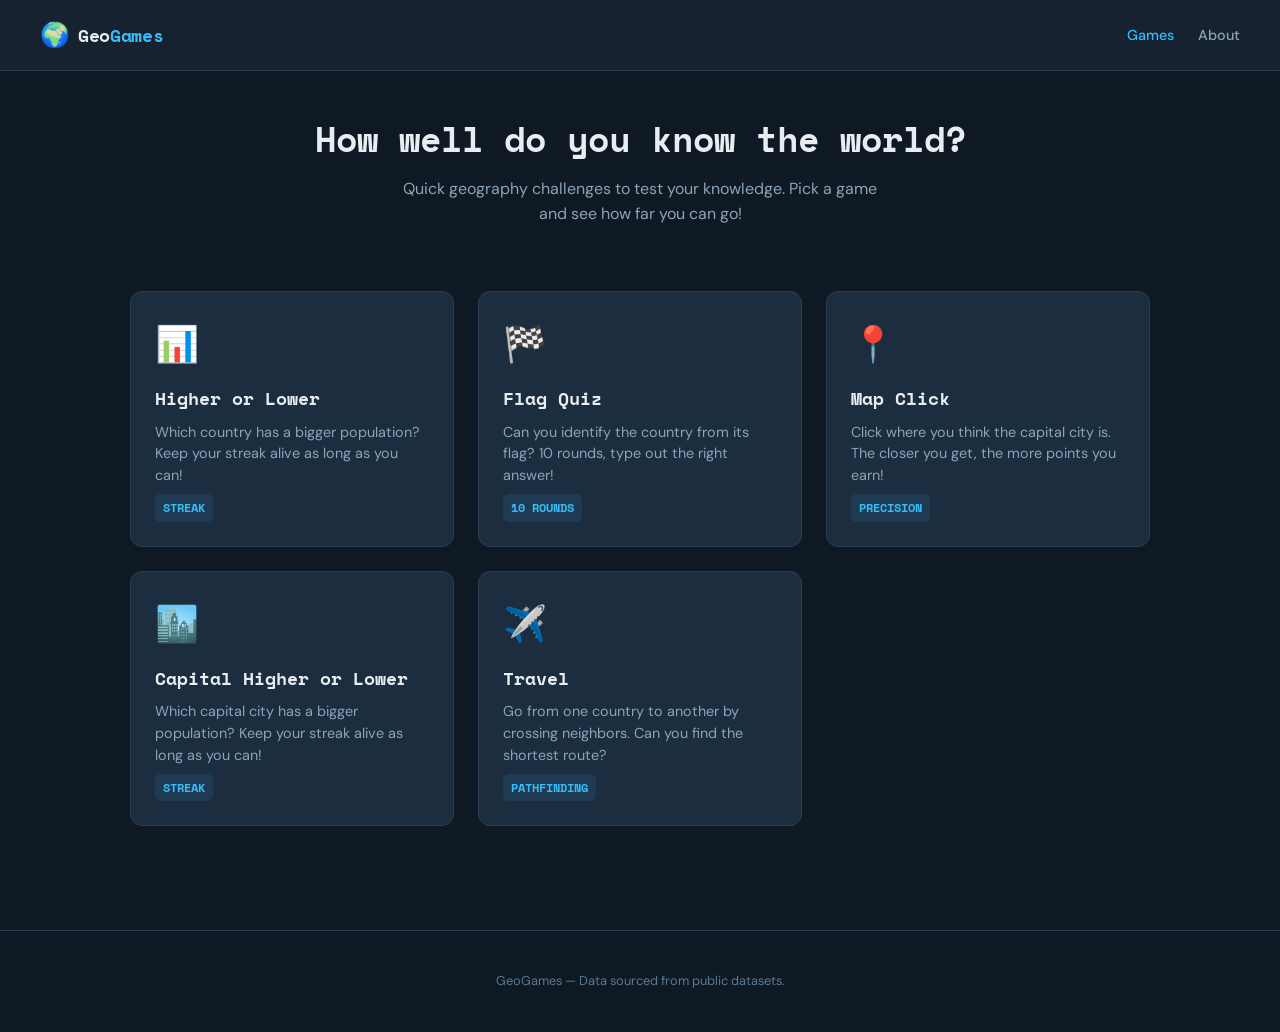
==== index.html @ bfc6ba6e "overhaul of seo stuff" ====
<!DOCTYPE html>
<html lang="en">
<head>
  <meta charset="UTF-8">
  <meta name="viewport" content="width=device-width, initial-scale=1.0">
  <title>GeoGames — Free Geography Quiz Games</title>
  <meta name="description" content="Play free geography quiz games and test your knowledge of world capitals, flags, and populations. New challenges every time.">
  <link rel="canonical" href="https://BASE_URL/">

  <!-- Open Graph -->
  <meta property="og:type" content="website">
  <meta property="og:url" content="https://BASE_URL/">
  <meta property="og:title" content="GeoGames — Free Geography Quiz Games">
  <meta property="og:description" content="Play free geography quiz games and test your knowledge of world capitals, flags, and populations. New challenges every time.">
  <meta property="og:image" content="https://BASE_URL/assets/images/og-hub.png">

  <!-- Twitter Card -->
  <meta name="twitter:card" content="summary_large_image">
  <meta name="twitter:title" content="GeoGames — Free Geography Quiz Games">
  <meta name="twitter:description" content="Play free geography quiz games and test your knowledge of world capitals, flags, and populations. New challenges every time.">
  <meta name="twitter:image" content="https://BASE_URL/assets/images/og-hub.png">

  <link rel="stylesheet" href="/css/global.css">

  <script type="application/ld+json">
  {
    "@context": "https://schema.org",
    "@type": "WebSite",
    "name": "GeoGames",
    "url": "https://BASE_URL/",
    "description": "Play free geography quiz games and test your knowledge of world capitals, flags, and populations."
  }
  </script>
</head>
<body>

  <header class="site-header">
    <a href="/" class="site-logo">
      <span class="logo-icon">🌍</span>
      <span class="logo-text">Geo<span>Games</span></span>
    </a>
    <nav>
      <ul class="site-nav">
        <li><a href="/" class="active">Games</a></li>
        <li><a href="#about">About</a></li>
      </ul>
    </nav>
  </header>

  <main class="container">
    <section style="text-align:center; margin-bottom: var(--space-2xl);">
      <h1 style="font-family: var(--font-mono); font-size: 2.2rem; margin-bottom: var(--space-sm);">
        How well do you know the world?
      </h1>
      <p style="color: var(--text-secondary); max-width: 500px; margin: 0 auto;">
        Quick geography challenges to test your knowledge. Pick a game and see how far you can go!
      </p>
    </section>

    <section class="game-grid">

      <!-- Higher or Lower: Population -->
      <a href="/games/higher-lower/" class="game-card">
        <div class="card-emoji">📊</div>
        <div class="card-title">Higher or Lower</div>
        <div class="card-desc">Which country has a bigger population? Keep your streak alive as long as you can!</div>
        <div class="card-tag">STREAK</div>
      </a>

      <!-- Flag Quiz -->
      <a href="/games/flag-quiz/" class="game-card">
        <div class="card-emoji">🏁</div>
        <div class="card-title">Flag Quiz</div>
        <div class="card-desc">Can you identify the country from its flag? 10 rounds, type out the right answer!</div>
        <div class="card-tag">10 ROUNDS</div>
      </a>

      <!-- Map Click -->
      <a href="/games/map-click/" class="game-card">
        <div class="card-emoji">📍</div>
        <div class="card-title">Map Click</div>
        <div class="card-desc">Click where you think the capital city is. The closer you get, the more points you earn!</div>
        <div class="card-tag">PRECISION</div>
      </a>

      <!-- Capital Higher or Lower -->
      <a href="/games/capital-higher-lower/" class="game-card">
        <div class="card-emoji">🏙️</div>
        <div class="card-title">Capital Higher or Lower</div>
        <div class="card-desc">Which capital city has a bigger population? Keep your streak alive as long as you can!</div>
        <div class="card-tag">STREAK</div>
      </a>

      <!-- Travel -->
      <a href="/games/travel/" class="game-card">
        <div class="card-emoji">✈️</div>
        <div class="card-title">Travel</div>
        <div class="card-desc">Go from one country to another by crossing neighbors. Can you find the shortest route?</div>
        <div class="card-tag">PATHFINDING</div>
      </a>

      <!-- Add more game cards here as you build them -->
      <!--
      <a href="/games/distance-guess/" class="game-card">
        <div class="card-emoji">✈️</div>
        <div class="card-title">Distance Guess</div>
        <div class="card-desc">How far apart are these two cities? Estimate the distance in kilometers.</div>
        <div class="card-tag">ESTIMATION</div>
      </a>
      -->

    </section>
  </main>

  <footer class="site-footer">
    <p>GeoGames — Data sourced from public datasets.</p>
  </footer>

</body>
</html>
---- css/global.css ----
/* ============================================
   GeoGames — Global Styles
   ============================================ */

@import url('https://fonts.googleapis.com/css2?family=DM+Sans:ital,wght@0,400;0,500;0,700&family=Space+Mono:wght@400;700&display=swap');

:root {
  /* Color palette — earthy/cartographic */
  --bg-primary: #0f1923;
  --bg-secondary: #162230;
  --bg-card: #1c2d3f;
  --bg-card-hover: #243a50;
  --accent: #38bdf8;
  --accent-warm: #f59e0b;
  --accent-green: #34d399;
  --accent-red: #f87171;
  --text-primary: #e8edf2;
  --text-secondary: #8da3b8;
  --text-muted: #5a7a94;
  --border: #2a3f54;
  --shadow: rgba(0, 0, 0, 0.3);

  /* Typography */
  --font-body: 'DM Sans', sans-serif;
  --font-mono: 'Space Mono', monospace;

  /* Spacing */
  --space-xs: 0.25rem;
  --space-sm: 0.5rem;
  --space-md: 1rem;
  --space-lg: 1.5rem;
  --space-xl: 2.5rem;
  --space-2xl: 4rem;

  /* Borders */
  --radius-sm: 6px;
  --radius-md: 12px;
  --radius-lg: 20px;
}

/* Reset */
*, *::before, *::after {
  box-sizing: border-box;
  margin: 0;
  padding: 0;
}

body {
  font-family: var(--font-body);
  background: var(--bg-primary);
  color: var(--text-primary);
  line-height: 1.6;
  min-height: 100vh;
  -webkit-font-smoothing: antialiased;
}

/* ---- Site header ---- */
.site-header {
  display: flex;
  align-items: center;
  justify-content: space-between;
  padding: var(--space-md) var(--space-xl);
  border-bottom: 1px solid var(--border);
  background: var(--bg-secondary);
  position: sticky;
  top: 0;
  z-index: 100;
}

.site-logo {
  display: flex;
  align-items: center;
  gap: var(--space-sm);
  text-decoration: none;
  color: var(--text-primary);
}

.site-logo .logo-icon {
  font-size: 1.5rem;
}

.site-logo .logo-text {
  font-family: var(--font-mono);
  font-weight: 700;
  font-size: 1.1rem;
  letter-spacing: -0.02em;
}

.site-logo .logo-text span {
  color: var(--accent);
}

.site-nav {
  display: flex;
  gap: var(--space-lg);
  list-style: none;
}

.site-nav a {
  color: var(--text-secondary);
  text-decoration: none;
  font-size: 0.9rem;
  font-weight: 500;
  transition: color 0.2s;
}

.site-nav a:hover,
.site-nav a.active {
  color: var(--accent);
}

/* ---- Main container ---- */
.container {
  max-width: 1100px;
  margin: 0 auto;
  padding: var(--space-xl);
}

/* ---- Game card grid (hub page) ---- */
.game-grid {
  display: grid;
  grid-template-columns: repeat(auto-fill, minmax(300px, 1fr));
  gap: var(--space-lg);
}

.game-card {
  background: var(--bg-card);
  border: 1px solid var(--border);
  border-radius: var(--radius-md);
  padding: var(--space-lg);
  text-decoration: none;
  color: var(--text-primary);
  transition: transform 0.2s, background 0.2s, border-color 0.2s;
  display: flex;
  flex-direction: column;
  gap: var(--space-sm);
}

.game-card:hover {
  transform: translateY(-4px);
  background: var(--bg-card-hover);
  border-color: var(--accent);
}

.game-card .card-emoji {
  font-size: 2.2rem;
  margin-bottom: var(--space-xs);
}

.game-card .card-title {
  font-family: var(--font-mono);
  font-weight: 700;
  font-size: 1.15rem;
}

.game-card .card-desc {
  color: var(--text-secondary);
  font-size: 0.9rem;
  line-height: 1.5;
}

.game-card .card-tag {
  display: inline-block;
  margin-top: auto;
  padding: var(--space-xs) var(--space-sm);
  background: rgba(56, 189, 248, 0.1);
  color: var(--accent);
  border-radius: var(--radius-sm);
  font-family: var(--font-mono);
  font-size: 0.75rem;
  font-weight: 700;
  width: fit-content;
}

/* ---- Shared game UI elements ---- */
.game-container {
  max-width: 700px;
  margin: 0 auto;
  padding: var(--space-xl) var(--space-md);
}

.game-title {
  font-family: var(--font-mono);
  font-size: 1.6rem;
  font-weight: 700;
  margin-bottom: var(--space-xs);
}

.game-subtitle {
  color: var(--text-secondary);
  font-size: 0.95rem;
  margin-bottom: var(--space-xl);
}

.score-bar {
  display: flex;
  align-items: center;
  justify-content: space-between;
  background: var(--bg-secondary);
  border: 1px solid var(--border);
  border-radius: var(--radius-md);
  padding: var(--space-md) var(--space-lg);
  margin-bottom: var(--space-lg);
  font-family: var(--font-mono);
}

.score-bar .label {
  color: var(--text-secondary);
  font-size: 0.8rem;
  text-transform: uppercase;
  letter-spacing: 0.05em;
}

.score-bar .value {
  font-size: 1.3rem;
  font-weight: 700;
}

.score-bar .value.correct { color: var(--accent-green); }
.score-bar .value.wrong { color: var(--accent-red); }
.score-bar .value.streak { color: var(--accent-warm); }

/* Buttons */
.btn {
  display: inline-flex;
  align-items: center;
  justify-content: center;
  gap: var(--space-sm);
  padding: var(--space-md) var(--space-lg);
  border: none;
  border-radius: var(--radius-sm);
  font-family: var(--font-body);
  font-size: 1rem;
  font-weight: 600;
  cursor: pointer;
  transition: background 0.2s, transform 0.1s;
}

.btn:active { transform: scale(0.97); }

.btn-primary {
  background: var(--accent);
  color: var(--bg-primary);
}

.btn-primary:hover { background: #5dcbfc; }

.btn-higher {
  background: var(--accent-green);
  color: var(--bg-primary);
}

.btn-lower {
  background: var(--accent-red);
  color: var(--bg-primary);
}

.btn-outline {
  background: transparent;
  border: 1px solid var(--border);
  color: var(--text-primary);
}

.btn-outline:hover {
  border-color: var(--accent);
  color: var(--accent);
}

/* Country display card */
.country-display {
  background: var(--bg-card);
  border: 1px solid var(--border);
  border-radius: var(--radius-md);
  padding: var(--space-xl);
  text-align: center;
}

.country-display .flag {
  margin-bottom: var(--space-md);
  min-height: 54px;
  display: flex;
  align-items: center;
  justify-content: center;
}

.flag-img {
  width: 80px;
  height: auto;
  border-radius: 4px;
  box-shadow: 0 2px 6px rgba(0,0,0,0.4);
}

.country-display .country-name {
  font-family: var(--font-mono);
  font-size: 1.4rem;
  font-weight: 700;
  margin-bottom: var(--space-xs);
}

.country-display .country-stat {
  font-size: 2rem;
  font-weight: 700;
  color: var(--accent-warm);
  font-family: var(--font-mono);
}

.country-display .stat-label {
  color: var(--text-muted);
  font-size: 0.85rem;
  text-transform: uppercase;
  letter-spacing: 0.05em;
}

/* Result flash */
.result-flash {
  position: fixed;
  top: 50%;
  left: 50%;
  transform: translate(-50%, -50%) scale(0);
  font-family: var(--font-mono);
  font-size: 3rem;
  font-weight: 700;
  pointer-events: none;
  z-index: 200;
  animation: flashIn 0.6s ease forwards;
}

.result-flash.correct { color: var(--accent-green); }
.result-flash.wrong { color: var(--accent-red); }

@keyframes flashIn {
  0% { transform: translate(-50%, -50%) scale(0); opacity: 0; }
  50% { transform: translate(-50%, -50%) scale(1.2); opacity: 1; }
  100% { transform: translate(-50%, -50%) scale(1); opacity: 0; }
}

/* Game over overlay */
.game-over {
  text-align: center;
  padding: var(--space-2xl) var(--space-lg);
}

.game-over .final-score {
  font-family: var(--font-mono);
  font-size: 4rem;
  font-weight: 700;
  color: var(--accent);
}

.game-over .final-label {
  color: var(--text-secondary);
  margin-bottom: var(--space-lg);
}

.game-over .btn {
  margin: var(--space-sm);
}

/* Share button */
.share-btn {
  background: #1da1f2;
  color: white;
}

/* Footer */
.site-footer {
  text-align: center;
  padding: var(--space-xl);
  color: var(--text-muted);
  font-size: 0.8rem;
  border-top: 1px solid var(--border);
  margin-top: var(--space-2xl);
}

/* ---- Responsive ---- */
@media (max-width: 640px) {
  .site-header {
    flex-direction: column;
    gap: var(--space-sm);
    padding: var(--space-md);
  }

  .container {
    padding: var(--space-md);
  }

  .game-grid {
    grid-template-columns: 1fr;
  }

  .game-container {
    padding: var(--space-lg) var(--space-md);
  }
}
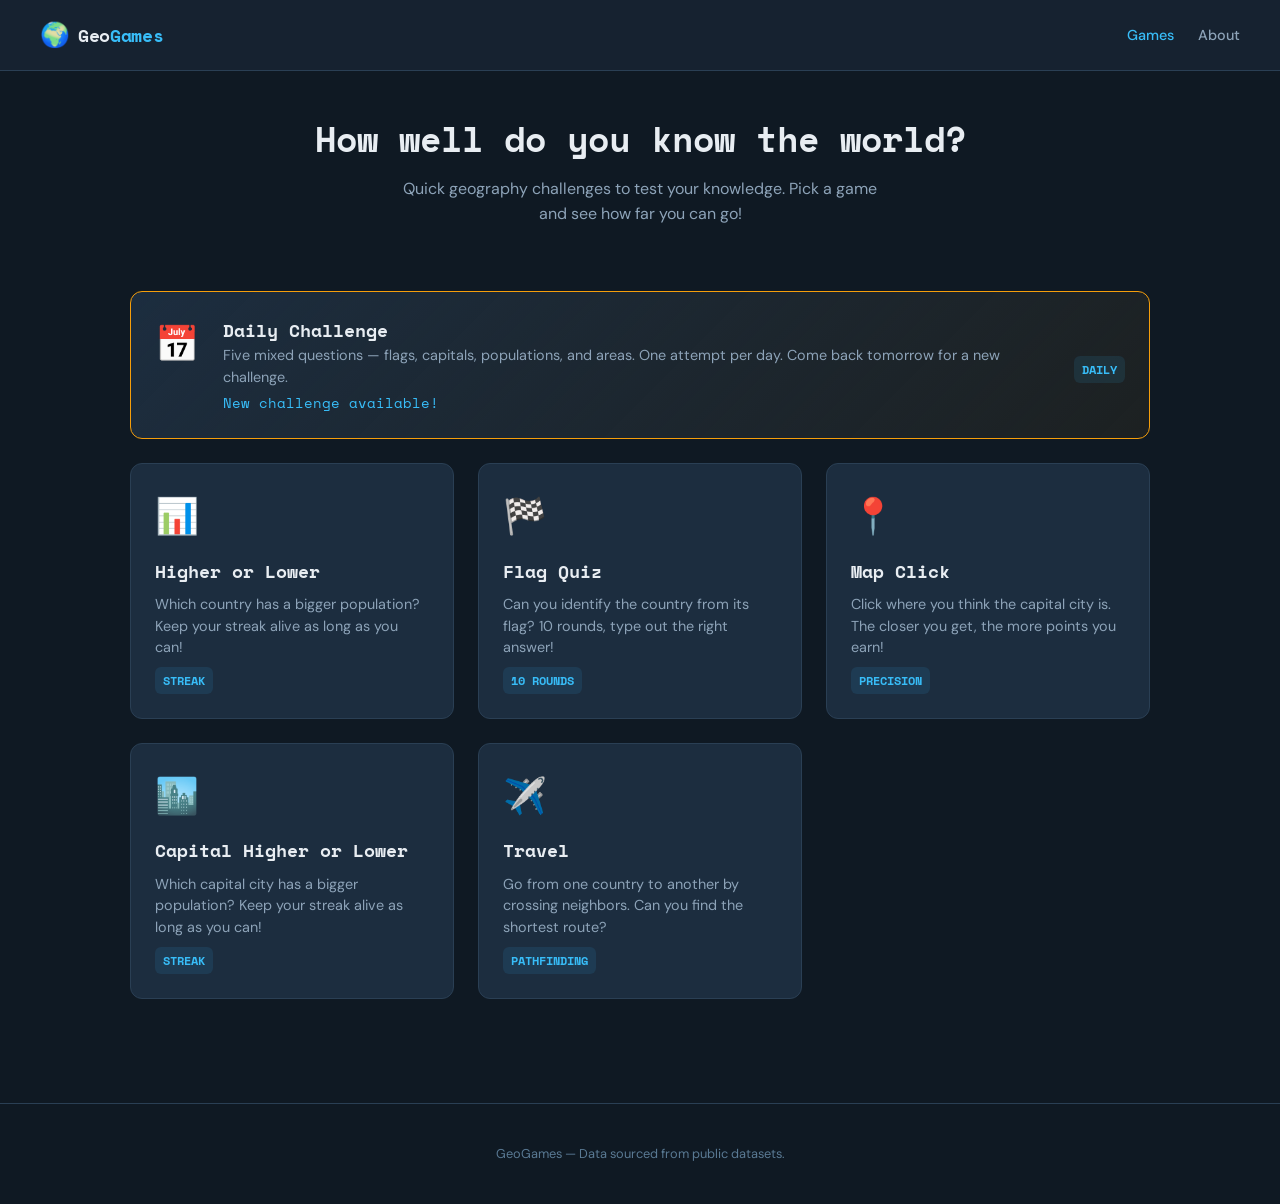
==== commit 8e5903c0: "made the daily thing" ====
--- a/index.html
+++ b/index.html
@@ -5,29 +5,76 @@
   <meta name="viewport" content="width=device-width, initial-scale=1.0">
   <title>GeoGames — Free Geography Quiz Games</title>
   <meta name="description" content="Play free geography quiz games and test your knowledge of world capitals, flags, and populations. New challenges every time.">
-  <link rel="canonical" href="https://BASE_URL/">
+  <link rel="canonical" href="https://geo-games-project-1.vercel.app/">
 
   <!-- Open Graph -->
   <meta property="og:type" content="website">
-  <meta property="og:url" content="https://BASE_URL/">
+  <meta property="og:url" content="https://geo-games-project-1.vercel.app/">
   <meta property="og:title" content="GeoGames — Free Geography Quiz Games">
   <meta property="og:description" content="Play free geography quiz games and test your knowledge of world capitals, flags, and populations. New challenges every time.">
-  <meta property="og:image" content="https://BASE_URL/assets/images/og-hub.png">
+  <meta property="og:image" content="https://geo-games-project-1.vercel.app/assets/images/og-hub.png">
 
   <!-- Twitter Card -->
   <meta name="twitter:card" content="summary_large_image">
   <meta name="twitter:title" content="GeoGames — Free Geography Quiz Games">
   <meta name="twitter:description" content="Play free geography quiz games and test your knowledge of world capitals, flags, and populations. New challenges every time.">
-  <meta name="twitter:image" content="https://BASE_URL/assets/images/og-hub.png">
+  <meta name="twitter:image" content="https://geo-games-project-1.vercel.app/assets/images/og-hub.png">
 
   <link rel="stylesheet" href="/css/global.css">
+
+  <style>
+    .daily-hub-card {
+      grid-column: 1 / -1;
+      flex-direction: row;
+      align-items: center;
+      justify-content: space-between;
+      border-color: var(--accent-warm);
+      background: linear-gradient(135deg, var(--bg-card) 0%, rgba(245,158,11,0.06) 100%);
+    }
+    .daily-hub-card:hover {
+      border-color: #fbbf24;
+      background: linear-gradient(135deg, var(--bg-card-hover) 0%, rgba(245,158,11,0.11) 100%);
+    }
+    .daily-hub-main {
+      display: flex;
+      align-items: flex-start;
+      gap: var(--space-lg);
+    }
+    .daily-hub-meta {
+      display: flex;
+      flex-direction: column;
+      align-items: flex-end;
+      gap: var(--space-sm);
+      flex-shrink: 0;
+    }
+    .daily-hub-status {
+      font-family: var(--font-mono);
+      font-size: 0.85rem;
+      color: var(--accent);
+      margin-top: var(--space-xs);
+    }
+    .daily-hub-streak {
+      font-family: var(--font-mono);
+      font-weight: 700;
+      font-size: 1rem;
+      color: var(--accent-warm);
+    }
+    .daily-hub-tag-done {
+      background: rgba(52, 211, 153, 0.15) !important;
+      color: var(--accent-green) !important;
+    }
+    @media (max-width: 640px) {
+      .daily-hub-card  { flex-direction: column; }
+      .daily-hub-meta  { align-items: flex-start; }
+    }
+  </style>
 
   <script type="application/ld+json">
   {
     "@context": "https://schema.org",
     "@type": "WebSite",
     "name": "GeoGames",
-    "url": "https://BASE_URL/",
+    "url": "https://geo-games-project-1.vercel.app/",
     "description": "Play free geography quiz games and test your knowledge of world capitals, flags, and populations."
   }
   </script>
@@ -59,6 +106,22 @@
 
     <section class="game-grid">
 
+      <!-- Daily Challenge — pinned feature card -->
+      <a href="/games/daily/" class="game-card daily-hub-card" id="daily-hub-card">
+        <div class="daily-hub-main">
+          <div class="card-emoji">📅</div>
+          <div>
+            <div class="card-title">Daily Challenge</div>
+            <div class="card-desc">Five mixed questions — flags, capitals, populations, and areas. One attempt per day. Come back tomorrow for a new challenge.</div>
+            <div class="daily-hub-status" id="daily-hub-status">New challenge available!</div>
+          </div>
+        </div>
+        <div class="daily-hub-meta">
+          <div class="daily-hub-streak" id="daily-hub-streak"></div>
+          <div class="card-tag" id="daily-hub-tag">DAILY</div>
+        </div>
+      </a>
+
       <!-- Higher or Lower: Population -->
       <a href="/games/higher-lower/" class="game-card">
         <div class="card-emoji">📊</div>
@@ -116,5 +179,30 @@
     <p>GeoGames — Data sourced from public datasets.</p>
   </footer>
 
+  <script>
+    (function () {
+      var d   = new Date();
+      var pad = function (n) { return String(n).padStart(2, '0'); };
+      var today  = d.getUTCFullYear() + '-' + pad(d.getUTCMonth() + 1) + '-' + pad(d.getUTCDate());
+      var played = localStorage.getItem('geo_daily_date') === today;
+      var streak = parseInt(localStorage.getItem('geo_daily_streak') || '0', 10);
+
+      if (played) {
+        var res   = JSON.parse(localStorage.getItem('geo_daily_result') || '[]');
+        var score = res.filter(Boolean).length;
+        var grid  = res.map(function (r) { return r ? '🟩' : '🟥'; }).join('');
+        var statusEl = document.getElementById('daily-hub-status');
+        if (statusEl) statusEl.innerHTML = grid + '&thinsp;' + score + '/5';
+        var tagEl = document.getElementById('daily-hub-tag');
+        if (tagEl) { tagEl.textContent = 'DONE'; tagEl.classList.add('daily-hub-tag-done'); }
+      }
+
+      if (streak > 0) {
+        var streakEl = document.getElementById('daily-hub-streak');
+        if (streakEl) streakEl.textContent = '🔥 ' + streak;
+      }
+    })();
+  </script>
+
 </body>
 </html>
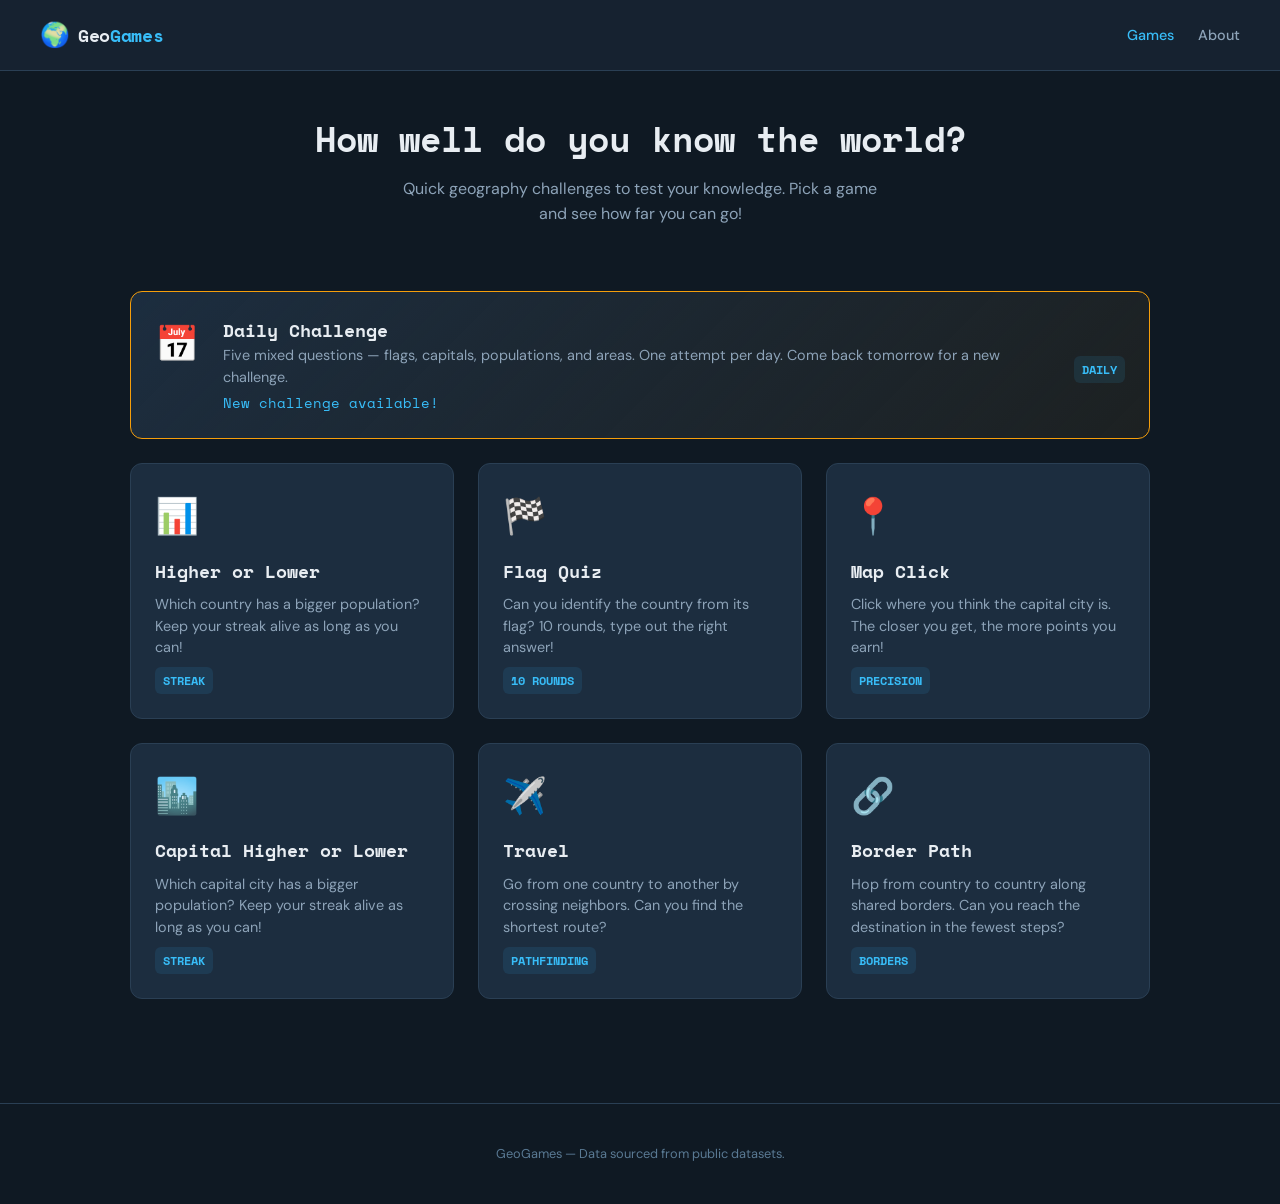
==== commit 40ca1759: "fixed travel game" ====
--- a/index.html
+++ b/index.html
@@ -162,6 +162,14 @@
         <div class="card-tag">PATHFINDING</div>
       </a>
 
+      <!-- Border Path -->
+      <a href="/games/border-path/" class="game-card">
+        <div class="card-emoji">🔗</div>
+        <div class="card-title">Border Path</div>
+        <div class="card-desc">Hop from country to country along shared borders. Can you reach the destination in the fewest steps?</div>
+        <div class="card-tag">BORDERS</div>
+      </a>
+
       <!-- Add more game cards here as you build them -->
       <!--
       <a href="/games/distance-guess/" class="game-card">
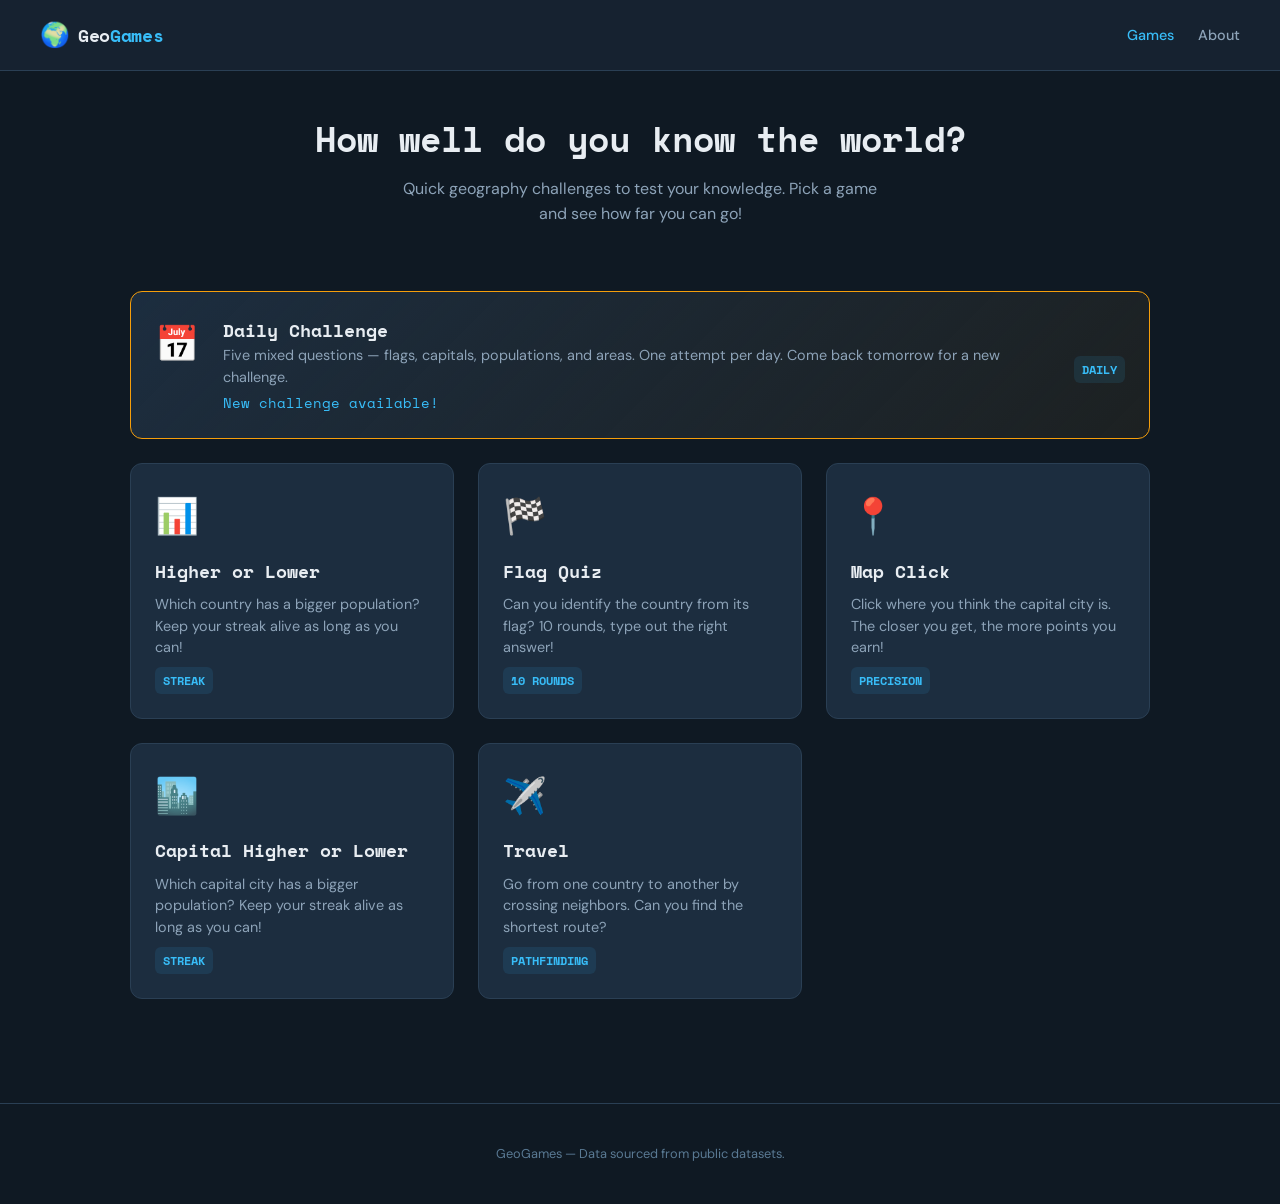
==== commit 1ad93772: "travel further fix" ====
--- a/index.html
+++ b/index.html
@@ -162,14 +162,6 @@
         <div class="card-tag">PATHFINDING</div>
       </a>
 
-      <!-- Border Path -->
-      <a href="/games/border-path/" class="game-card">
-        <div class="card-emoji">🔗</div>
-        <div class="card-title">Border Path</div>
-        <div class="card-desc">Hop from country to country along shared borders. Can you reach the destination in the fewest steps?</div>
-        <div class="card-tag">BORDERS</div>
-      </a>
-
       <!-- Add more game cards here as you build them -->
       <!--
       <a href="/games/distance-guess/" class="game-card">
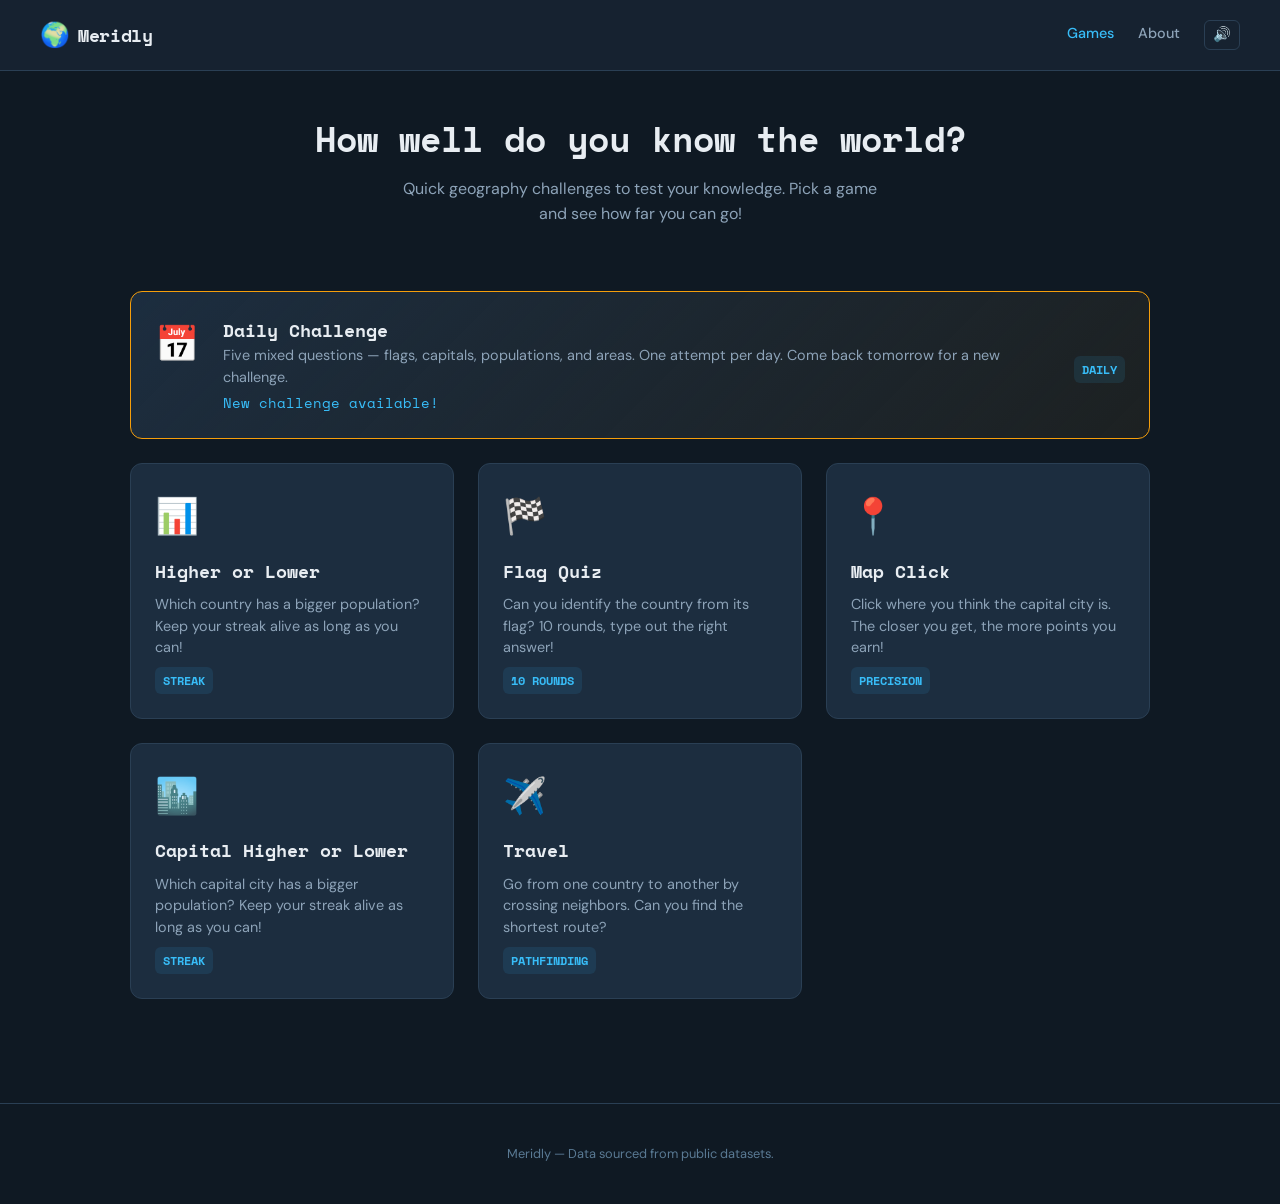
==== commit a40a3ceb: "changed from geogames to meridly" ====
--- a/index.html
+++ b/index.html
@@ -3,22 +3,22 @@
 <head>
   <meta charset="UTF-8">
   <meta name="viewport" content="width=device-width, initial-scale=1.0">
-  <title>GeoGames — Free Geography Quiz Games</title>
+  <title>Meridly — Free Geography Quiz Games</title>
   <meta name="description" content="Play free geography quiz games and test your knowledge of world capitals, flags, and populations. New challenges every time.">
-  <link rel="canonical" href="https://geo-games-project-1.vercel.app/">
+  <link rel="canonical" href="https://meridly.net/">
 
   <!-- Open Graph -->
   <meta property="og:type" content="website">
-  <meta property="og:url" content="https://geo-games-project-1.vercel.app/">
-  <meta property="og:title" content="GeoGames — Free Geography Quiz Games">
+  <meta property="og:url" content="https://meridly.net/">
+  <meta property="og:title" content="Meridly — Free Geography Quiz Games">
   <meta property="og:description" content="Play free geography quiz games and test your knowledge of world capitals, flags, and populations. New challenges every time.">
-  <meta property="og:image" content="https://geo-games-project-1.vercel.app/assets/images/og-hub.png">
+  <meta property="og:image" content="https://meridly.net/assets/images/og-hub.png">
 
   <!-- Twitter Card -->
   <meta name="twitter:card" content="summary_large_image">
-  <meta name="twitter:title" content="GeoGames — Free Geography Quiz Games">
+  <meta name="twitter:title" content="Meridly — Free Geography Quiz Games">
   <meta name="twitter:description" content="Play free geography quiz games and test your knowledge of world capitals, flags, and populations. New challenges every time.">
-  <meta name="twitter:image" content="https://geo-games-project-1.vercel.app/assets/images/og-hub.png">
+  <meta name="twitter:image" content="https://meridly.net/assets/images/og-hub.png">
 
   <link rel="stylesheet" href="/css/global.css">
 
@@ -73,8 +73,8 @@
   {
     "@context": "https://schema.org",
     "@type": "WebSite",
-    "name": "GeoGames",
-    "url": "https://geo-games-project-1.vercel.app/",
+    "name": "Meridly",
+    "url": "https://meridly.net/",
     "description": "Play free geography quiz games and test your knowledge of world capitals, flags, and populations."
   }
   </script>
@@ -84,7 +84,7 @@
   <header class="site-header">
     <a href="/" class="site-logo">
       <span class="logo-icon">🌍</span>
-      <span class="logo-text">Geo<span>Games</span></span>
+      <span class="logo-text">Meridly</span>
     </a>
     <nav>
       <ul class="site-nav">
@@ -176,10 +176,12 @@
   </main>
 
   <footer class="site-footer">
-    <p>GeoGames — Data sourced from public datasets.</p>
+    <p>Meridly — Data sourced from public datasets.</p>
   </footer>
 
+  <script src="/js/shared.js"></script>
   <script>
+    GeoUtils.mountMuteButton('.site-nav');
     (function () {
       var d   = new Date();
       var pad = function (n) { return String(n).padStart(2, '0'); };
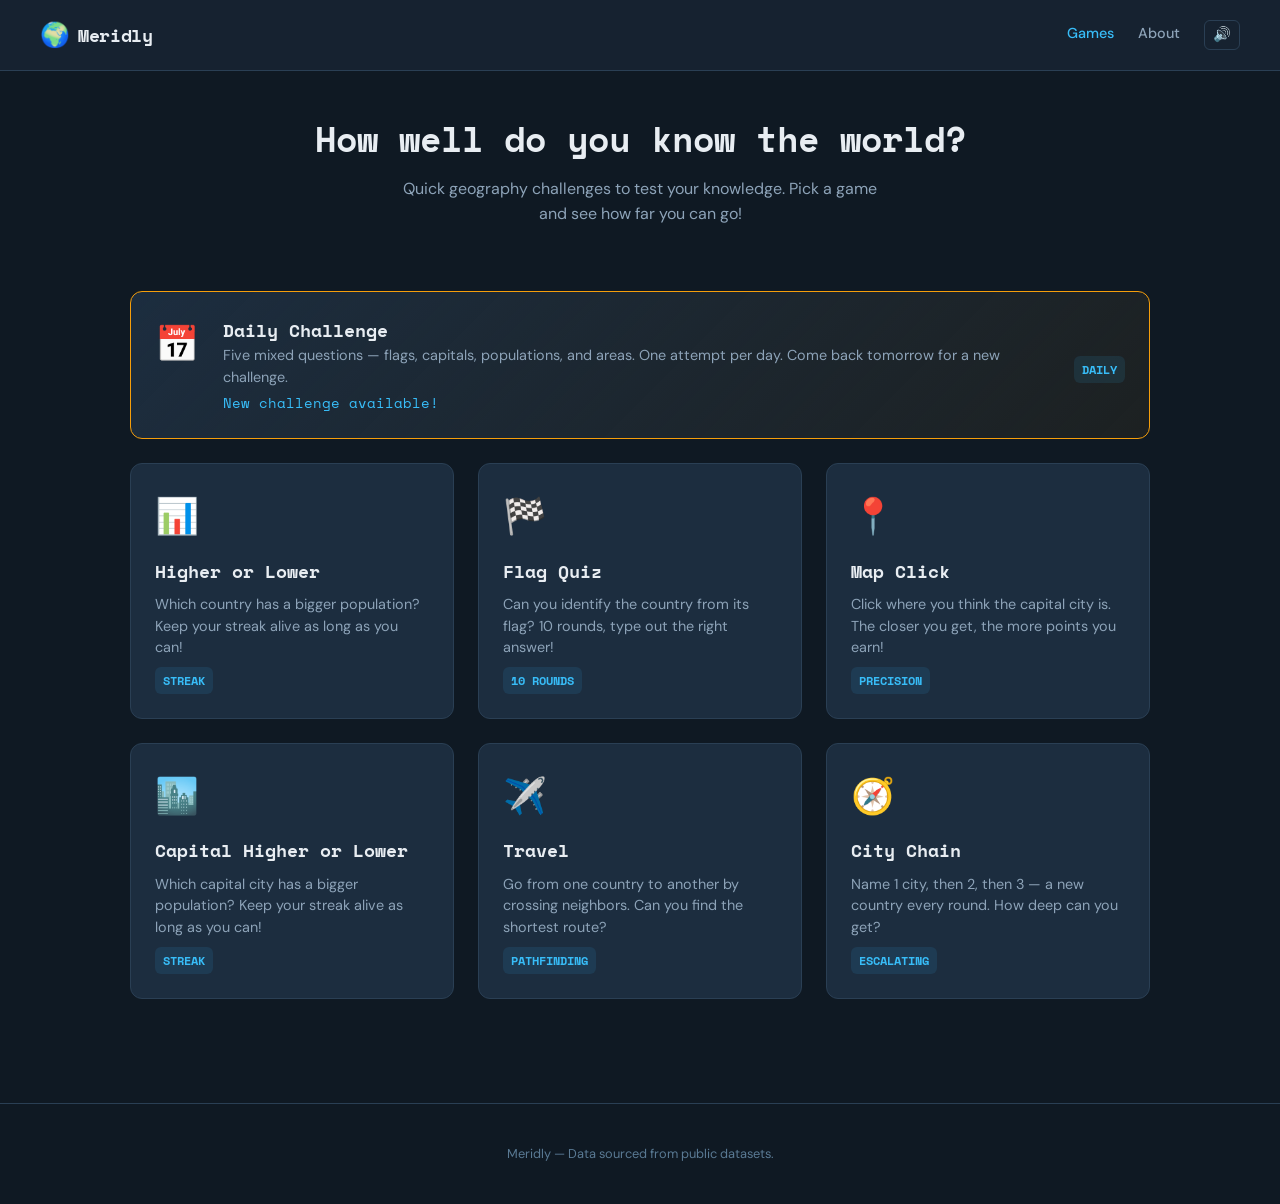
==== commit 129ba453: "added city naming game" ====
--- a/index.html
+++ b/index.html
@@ -162,6 +162,14 @@
         <div class="card-tag">PATHFINDING</div>
       </a>
 
+      <!-- City Chain -->
+      <a href="/games/city-chain/" class="game-card">
+        <div class="card-emoji">🧭</div>
+        <div class="card-title">City Chain</div>
+        <div class="card-desc">Name 1 city, then 2, then 3 — a new country every round. How deep can you get?</div>
+        <div class="card-tag">ESCALATING</div>
+      </a>
+
       <!-- Add more game cards here as you build them -->
       <!--
       <a href="/games/distance-guess/" class="game-card">
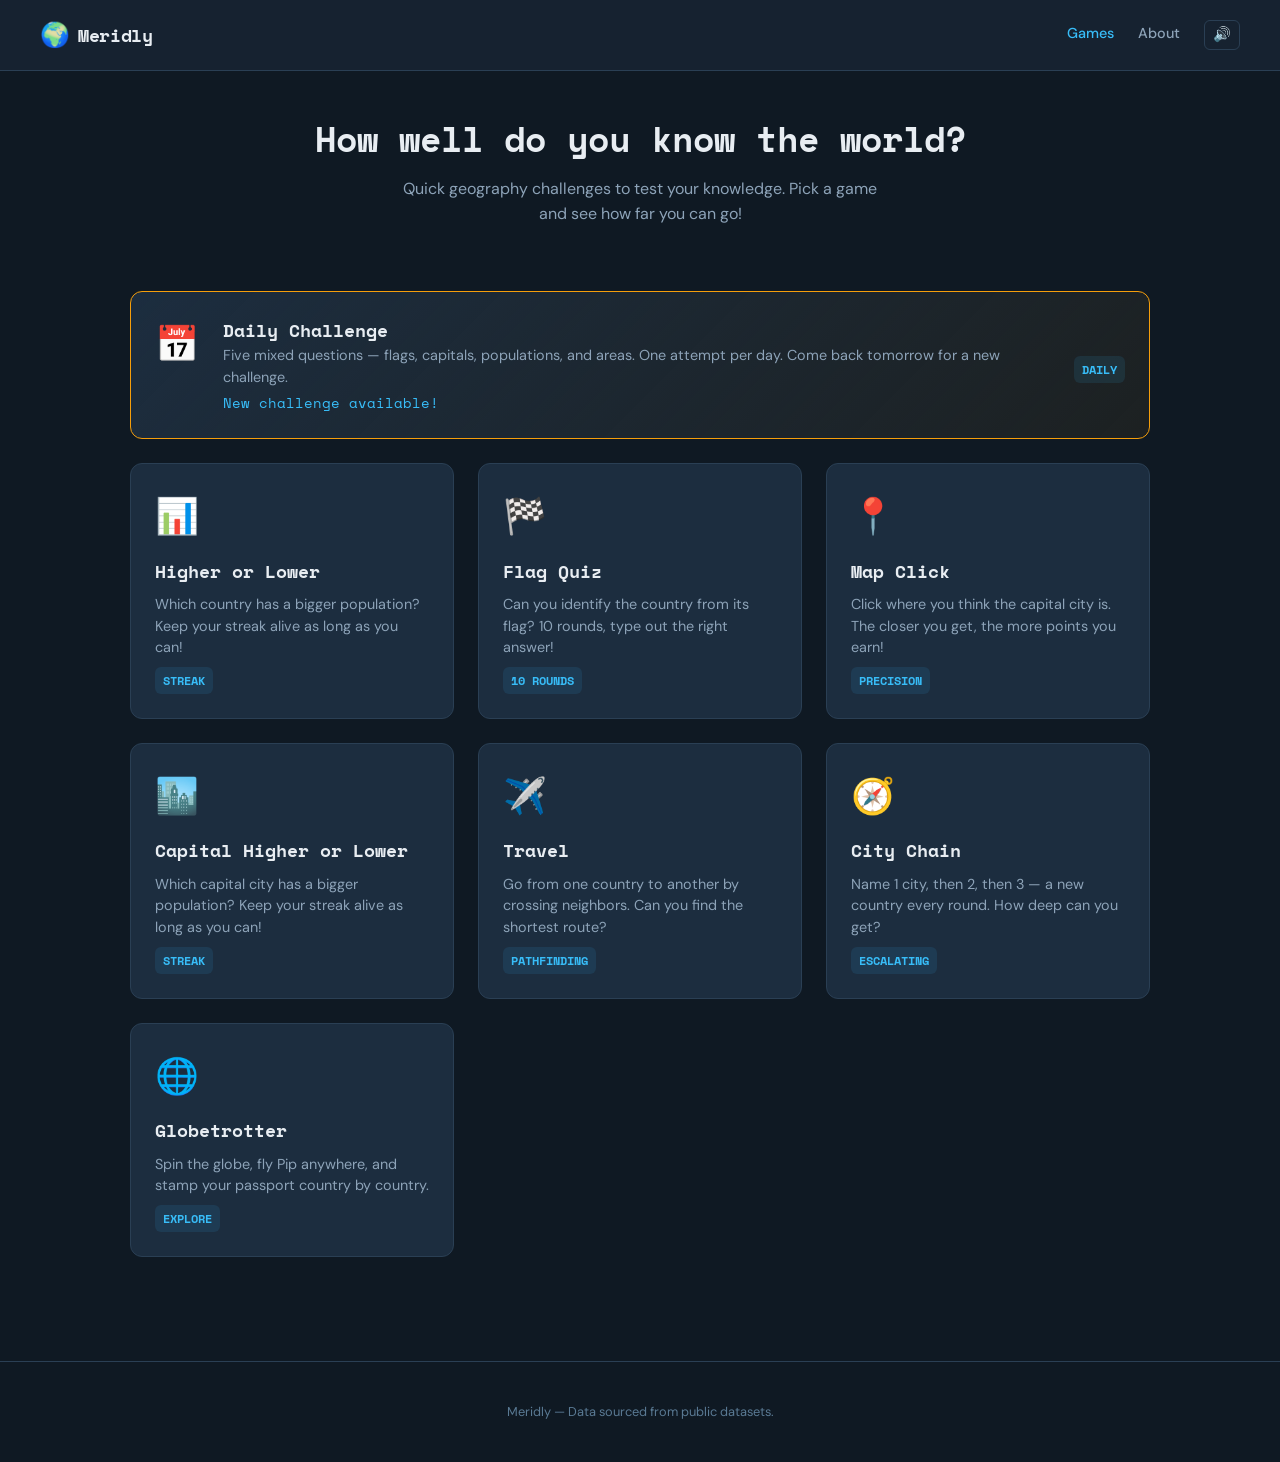
==== commit 873f9f56: "Add globe game Co-Authored-By: Claude Opus 5.5 <noreply@anthropic.com>" ====
--- a/index.html
+++ b/index.html
@@ -170,6 +170,14 @@
         <div class="card-tag">ESCALATING</div>
       </a>
 
+      <!-- Globetrotter -->
+      <a href="/games/globe/" class="game-card">
+        <div class="card-emoji">🌐</div>
+        <div class="card-title">Globetrotter</div>
+        <div class="card-desc">Spin the globe, fly Pip anywhere, and stamp your passport country by country.</div>
+        <div class="card-tag">EXPLORE</div>
+      </a>
+
       <!-- Add more game cards here as you build them -->
       <!--
       <a href="/games/distance-guess/" class="game-card">
